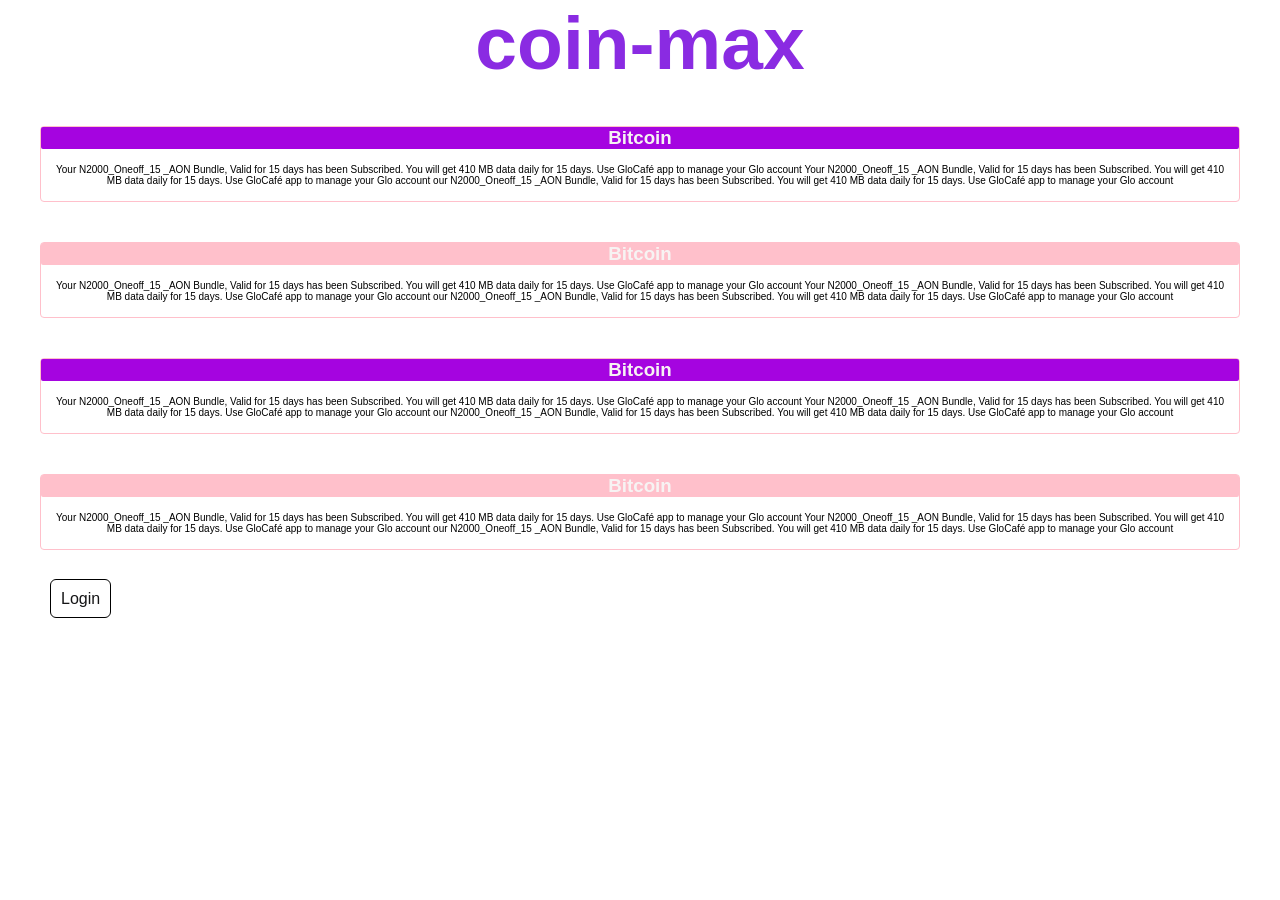
==== index.html @ 21f37b38 "Add files via upload" ====
<!DOCTYPE html>
<html lang="en">
<head>
    <meta charset="UTF-8">
    <meta name="viewport" content="width=device-width, initial-scale=1.0">
    <link rel="stylesheet" href="css.css">
    <title>Document</title>
</head>


<body>
          <div class="home">
             <h2>coin-max</h2>
          </div>
       
        <div class="one">
            <h3>Bitcoin</h3>
                    <p>Your N2000_Oneoff_15
                        _AON Bundle, Valid for 15 days
                          has been Subscribed. You will get 410 MB 
                          data daily for 15 days.
                         Use GloCafé app to manage your
                          Glo account
                           Your N2000_Oneoff_15
                        _AON Bundle, Valid for 15 days
                          has been Subscribed. You will get 410 MB 
                          data daily for 15 days.
                         Use GloCafé app to manage your
                          Glo account
                           our N2000_Oneoff_15
                        _AON Bundle, Valid for 15 days
                          has been Subscribed. You will get 410 MB 
                          data daily for 15 days.
                         Use GloCafé app to manage your
                          Glo account</p>
                          </div>
                             <div class="two">
            <h3>Bitcoin</h3>
                    <p>Your N2000_Oneoff_15
                        _AON Bundle, Valid for 15 days
                          has been Subscribed. You will get 410 MB 
                          data daily for 15 days.
                         Use GloCafé app to manage your
                          Glo account
                           Your N2000_Oneoff_15
                        _AON Bundle, Valid for 15 days
                          has been Subscribed. You will get 410 MB 
                          data daily for 15 days.
                         Use GloCafé app to manage your
                          Glo account
                           our N2000_Oneoff_15
                        _AON Bundle, Valid for 15 days
                          has been Subscribed. You will get 410 MB 
                          data daily for 15 days.
                         Use GloCafé app to manage your
                          Glo account</p>
                          </div>
                             <div class="one">
            <h3>Bitcoin</h3>
                    <p>Your N2000_Oneoff_15
                        _AON Bundle, Valid for 15 days
                          has been Subscribed. You will get 410 MB 
                          data daily for 15 days.
                         Use GloCafé app to manage your
                          Glo account
                           Your N2000_Oneoff_15
                        _AON Bundle, Valid for 15 days
                          has been Subscribed. You will get 410 MB 
                          data daily for 15 days.
                         Use GloCafé app to manage your
                          Glo account
                           our N2000_Oneoff_15
                        _AON Bundle, Valid for 15 days
                          has been Subscribed. You will get 410 MB 
                          data daily for 15 days.
                         Use GloCafé app to manage your
                          Glo account</p>
                          </div>
                          <div class="two">
                           <h3>Bitcoin</h3>
                    <p>Your N2000_Oneoff_15
                        _AON Bundle, Valid for 15 days
                          has been Subscribed. You will get 410 MB 
                          data daily for 15 days.
                         Use GloCafé app to manage your
                          Glo account
                           Your N2000_Oneoff_15
                        _AON Bundle, Valid for 15 days
                          has been Subscribed. You will get 410 MB 
                          data daily for 15 days.
                         Use GloCafé app to manage your
                          Glo account
                           our N2000_Oneoff_15
                        _AON Bundle, Valid for 15 days
                          has been Subscribed. You will get 410 MB 
                          data daily for 15 days.
                         Use GloCafé app to manage your
                          Glo account</p>
                          </div>
                </div>
        </div>
   <div class="three">
    <a href="http://"> Login</a>
   </div>
</body>
</html>
---- css.css ----
*{
    margin: 0%;
    padding: 0%;
font-family: Arial, Helvetica, sans-serif;
}
.home {
    font-size: 50px;
    color: blueviolet;
    text-align: center;

}
.one {
    text-align: center;
    border: 1px solid pink;
border-radius: 4px;
margin: 40px;
}
.one h3 {
    background-color: rgb(165, 4, 224);
    color: rgb(247, 243, 243);
    border-radius: 2px ;
}
.one p{
    padding: 15px;
    font-size: 10px;
}
.two {
    text-align: center;
    border: 1px solid pink;
border-radius: 4px;
margin: 40px;
}
.two h3 {
    background-color: pink;
    color: rgb(247, 243, 243);
    border-radius: 2px ;
}
.two p{
    padding: 15px;
    font-size: 10px;
}

.three a{
    margin-left: 50px;
    text-decoration: none;
    color: rgb(21, 21, 22);
    border: #000 1px solid;
    border-radius: 6px;
    padding: 10px;
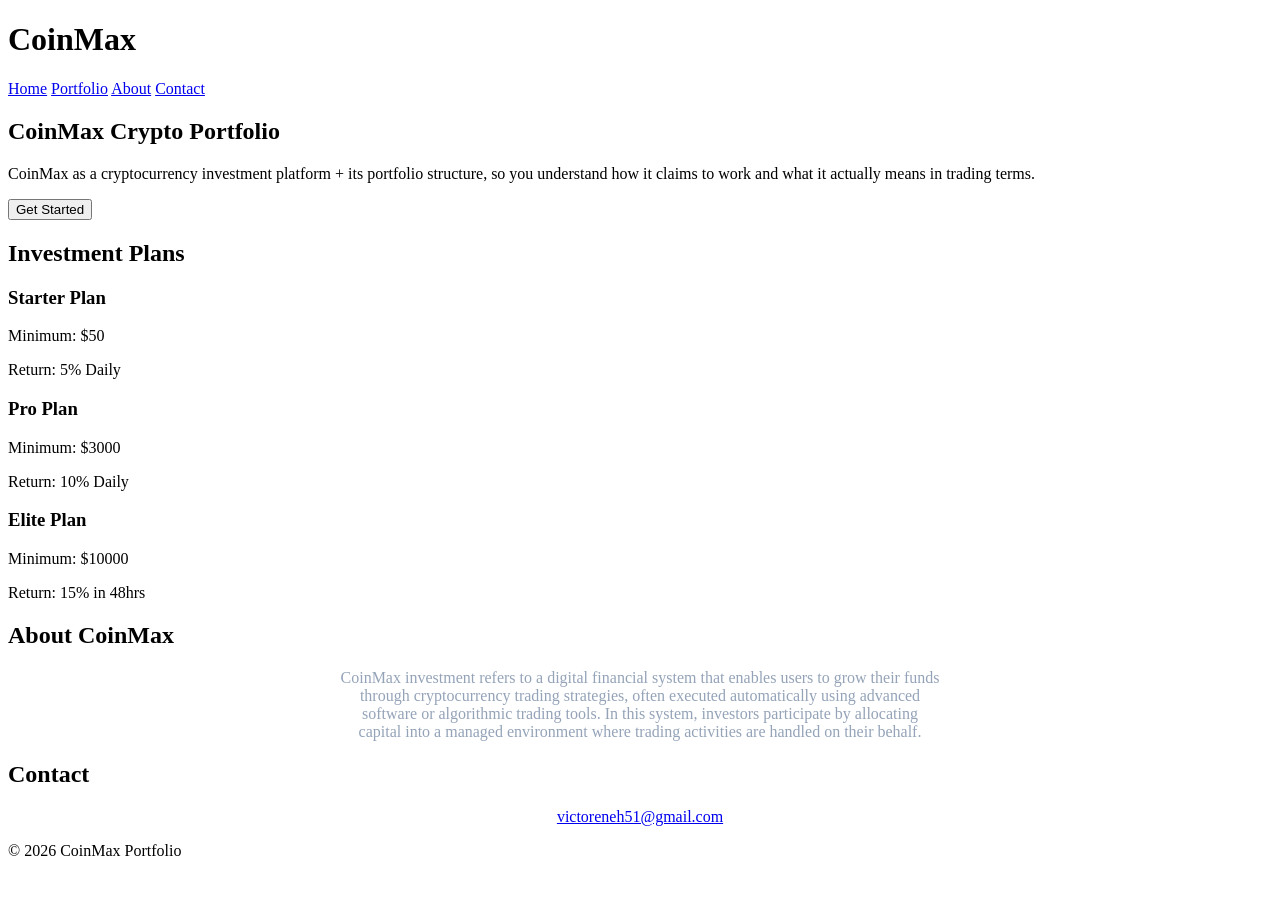
==== commit 76ac9e93: "Add files via upload" ====
--- a/index.html
+++ b/index.html
@@ -1,106 +1,71 @@
 <!DOCTYPE html>
 <html lang="en">
 <head>
-    <meta charset="UTF-8">
-    <meta name="viewport" content="width=device-width, initial-scale=1.0">
-    <link rel="stylesheet" href="css.css">
-    <title>Document</title>
+<meta charset="UTF-8">
+<meta name="viewport" content="width=device-width, initial-scale=1.0">
+<link rel="stylesheet" href="st.css">
+<title>CoinMax Portfolio</title>
+<link href="https://fonts.googleapis.com/css2?family=Poppins:wght@300;400;600&display=swap" rel="stylesheet">
+
 </head>
+<body>
 
+<header>
+<h1>CoinMax</h1>
+<nav>
+<a href="#">Home</a>
+<a href="#portfolio">Portfolio</a>
+<a href="#about">About</a>
+<a href="#contact">Contact</a>
+</nav>
+</header>
 
-<body>
-          <div class="home">
-             <h2>coin-max</h2>
-          </div>
-       
-        <div class="one">
-            <h3>Bitcoin</h3>
-                    <p>Your N2000_Oneoff_15
-                        _AON Bundle, Valid for 15 days
-                          has been Subscribed. You will get 410 MB 
-                          data daily for 15 days.
-                         Use GloCafé app to manage your
-                          Glo account
-                           Your N2000_Oneoff_15
-                        _AON Bundle, Valid for 15 days
-                          has been Subscribed. You will get 410 MB 
-                          data daily for 15 days.
-                         Use GloCafé app to manage your
-                          Glo account
-                           our N2000_Oneoff_15
-                        _AON Bundle, Valid for 15 days
-                          has been Subscribed. You will get 410 MB 
-                          data daily for 15 days.
-                         Use GloCafé app to manage your
-                          Glo account</p>
-                          </div>
-                             <div class="two">
-            <h3>Bitcoin</h3>
-                    <p>Your N2000_Oneoff_15
-                        _AON Bundle, Valid for 15 days
-                          has been Subscribed. You will get 410 MB 
-                          data daily for 15 days.
-                         Use GloCafé app to manage your
-                          Glo account
-                           Your N2000_Oneoff_15
-                        _AON Bundle, Valid for 15 days
-                          has been Subscribed. You will get 410 MB 
-                          data daily for 15 days.
-                         Use GloCafé app to manage your
-                          Glo account
-                           our N2000_Oneoff_15
-                        _AON Bundle, Valid for 15 days
-                          has been Subscribed. You will get 410 MB 
-                          data daily for 15 days.
-                         Use GloCafé app to manage your
-                          Glo account</p>
-                          </div>
-                             <div class="one">
-            <h3>Bitcoin</h3>
-                    <p>Your N2000_Oneoff_15
-                        _AON Bundle, Valid for 15 days
-                          has been Subscribed. You will get 410 MB 
-                          data daily for 15 days.
-                         Use GloCafé app to manage your
-                          Glo account
-                           Your N2000_Oneoff_15
-                        _AON Bundle, Valid for 15 days
-                          has been Subscribed. You will get 410 MB 
-                          data daily for 15 days.
-                         Use GloCafé app to manage your
-                          Glo account
-                           our N2000_Oneoff_15
-                        _AON Bundle, Valid for 15 days
-                          has been Subscribed. You will get 410 MB 
-                          data daily for 15 days.
-                         Use GloCafé app to manage your
-                          Glo account</p>
-                          </div>
-                          <div class="two">
-                           <h3>Bitcoin</h3>
-                    <p>Your N2000_Oneoff_15
-                        _AON Bundle, Valid for 15 days
-                          has been Subscribed. You will get 410 MB 
-                          data daily for 15 days.
-                         Use GloCafé app to manage your
-                          Glo account
-                           Your N2000_Oneoff_15
-                        _AON Bundle, Valid for 15 days
-                          has been Subscribed. You will get 410 MB 
-                          data daily for 15 days.
-                         Use GloCafé app to manage your
-                          Glo account
-                           our N2000_Oneoff_15
-                        _AON Bundle, Valid for 15 days
-                          has been Subscribed. You will get 410 MB 
-                          data daily for 15 days.
-                         Use GloCafé app to manage your
-                          Glo account</p>
-                          </div>
-                </div>
-        </div>
-   <div class="three">
-    <a href="http://"> Login</a>
-   </div>
+<section class="hero">
+<h2>CoinMax Crypto Portfolio</h2>
+<p>CoinMax as a cryptocurrency investment platform +
+   its portfolio structure, so you understand how it claims to work and what it 
+   actually means in trading terms.</p>
+<button class="btn">Get Started</button>
+</section>
+
+<section id="portfolio" class="section">
+<h2>Investment Plans</h2>
+<div class="cards">
+<div class="card">
+<h3>Starter Plan</h3>
+<p>Minimum: $50</p>
+<p>Return: 5% Daily</p>
+</div>
+<div class="card">
+<h3>Pro Plan</h3>
+<p>Minimum: $3000</p>
+<p>Return: 10% Daily</p>
+</div>
+<div class="card">
+<h3>Elite Plan</h3>
+<p>Minimum: $10000</p>
+<p>Return: 15% in 48hrs</p>
+</div>
+</div>
+</section>
+
+<section id="about" class="section">
+<h2>About CoinMax</h2>
+<p style="text-align:center;max-width:600px;margin:auto;color:#94a3b8;">
+CoinMax investment refers to a digital financial system that enables users to grow their funds through cryptocurrency trading strategies, often executed automatically using advanced software or algorithmic trading tools.
+
+In this system, investors participate by allocating capital into a managed environment where trading activities are handled on their behalf.
+</p>
+</section>
+
+<section id="contact" class="section">
+<h2>Contact</h2>
+<p style="text-align:center;color:#94a3b8;"><a href="http://">victoreneh51@gmail.com</a></p>
+</section>
+
+<footer>
+<p>© 2026 CoinMax Portfolio</p>
+</footer>
+
 </body>
 </html>
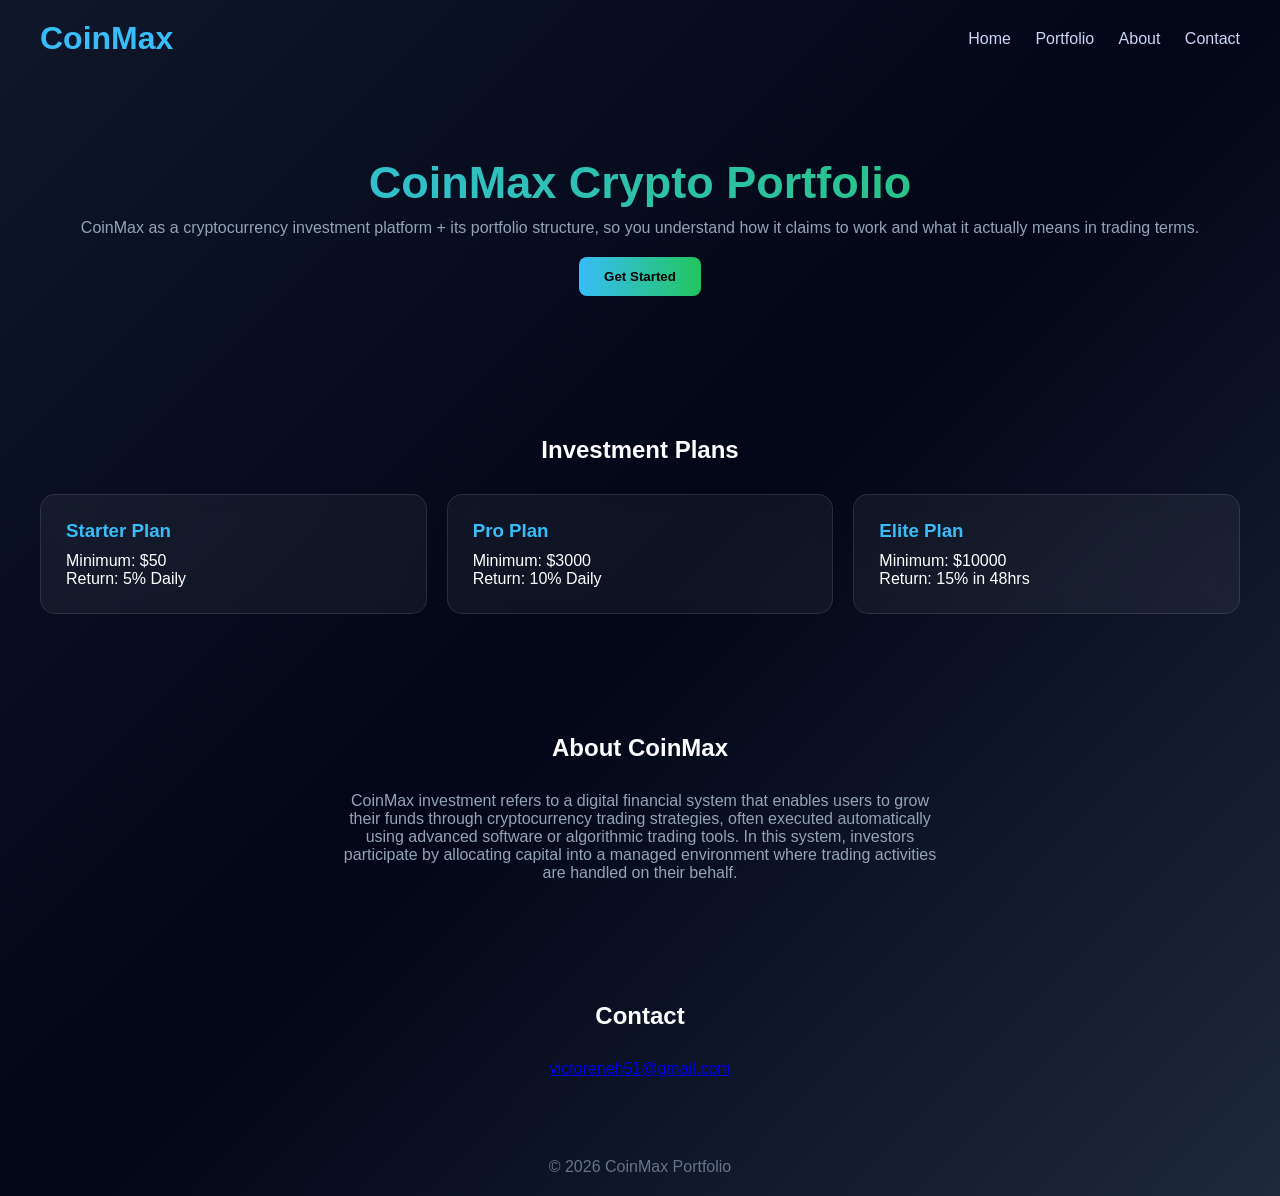
==== commit 09f3f131: "Update index.html" ====
--- a/index.html
+++ b/index.html
@@ -3,8 +3,8 @@
 <head>
 <meta charset="UTF-8">
 <meta name="viewport" content="width=device-width, initial-scale=1.0">
-<link rel="stylesheet" href="st.css">
-<title>CoinMax Portfolio</title>
+<link rel="stylesheet" href="style.css">
+<title>CoinMax </title>
 <link href="https://fonts.googleapis.com/css2?family=Poppins:wght@300;400;600&display=swap" rel="stylesheet">
 
 </head>
@@ -68,4 +68,4 @@
 </footer>
 
 </body>
-</html>+</html>
--- a/style.css
+++ b/style.css
@@ -0,0 +1,64 @@
+
+*{margin:0;padding:0;box-sizing:border-box;font-family:'Poppins',sans-serif;}
+body{
+  background: linear-gradient(135deg,#0f172a,#020617,#1e293b);
+  color:#fff;
+}
+
+header{
+  display:flex;justify-content:space-between;align-items:center;
+  padding:20px 40px;
+}
+header h1{color:#38bdf8;font-weight:600;}
+nav a{
+  margin-left:20px;
+  text-decoration:none;
+  color:#cbd5f5;
+  transition:0.3s;
+}
+nav a:hover{color:#38bdf8;}
+.hero{
+  text-align:center;
+  padding:80px 20px;
+}
+.hero h2{
+  font-size:45px;
+  background:linear-gradient(90deg,#38bdf8,#22c55e);
+  -webkit-background-clip:text;
+  color:transparent;
+}
+.hero p{color:#94a3b8;margin-top:10px;}
+.btn{
+  margin-top:20px;
+  padding:12px 25px;
+  border:none;
+  border-radius:8px;
+  background:linear-gradient(90deg,#38bdf8,#22c55e);
+  cursor:pointer;
+  font-weight:600;
+}
+.section{padding:60px 40px;}
+.section h2{text-align:center;margin-bottom:30px;}
+.cards{
+  display:grid;
+  grid-template-columns:repeat(auto-fit,minmax(250px,1fr));
+  gap:20px;
+}
+.card{
+  background:rgba(255,255,255,0.05);
+  backdrop-filter:blur(10px);
+  border-radius:15px;
+  padding:25px;
+  transition:0.3s;
+  border:1px solid rgba(255,255,255,0.1);
+}
+.card:hover{
+  transform:translateY(-8px);
+  box-shadow:0 10px 25px rgba(0,0,0,0.5);
+}
+.card h3{color:#38bdf8;margin-bottom:10px;}
+footer{
+  text-align:center;
+  padding:20px;
+  color:#64748b;
+}
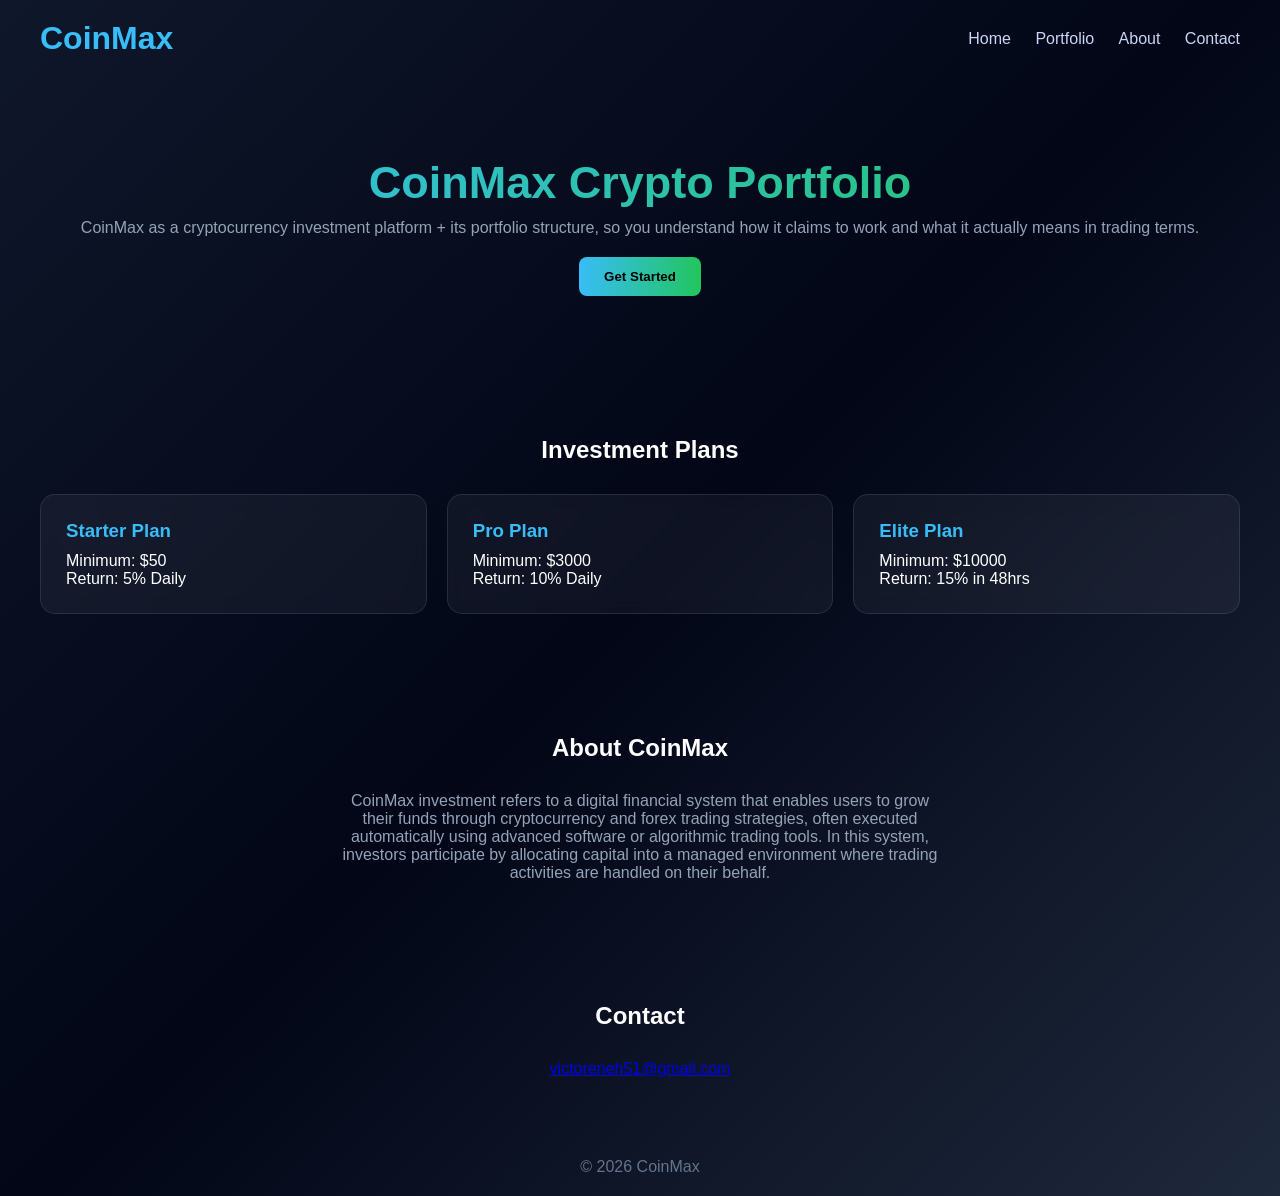
==== commit ccbc7488: "Update index.html" ====
--- a/index.html
+++ b/index.html
@@ -4,7 +4,7 @@
 <meta charset="UTF-8">
 <meta name="viewport" content="width=device-width, initial-scale=1.0">
 <link rel="stylesheet" href="style.css">
-<title>CoinMax </title>
+<title>CoinMax Portfolio</title>
 <link href="https://fonts.googleapis.com/css2?family=Poppins:wght@300;400;600&display=swap" rel="stylesheet">
 
 </head>
@@ -25,7 +25,8 @@
 <p>CoinMax as a cryptocurrency investment platform +
    its portfolio structure, so you understand how it claims to work and what it 
    actually means in trading terms.</p>
-<button class="btn">Get Started</button>
+   <a href="sign in.html">
+<button class="btn" >Get Started</button></a>
 </section>
 
 <section id="portfolio" class="section">
@@ -52,7 +53,7 @@
 <section id="about" class="section">
 <h2>About CoinMax</h2>
 <p style="text-align:center;max-width:600px;margin:auto;color:#94a3b8;">
-CoinMax investment refers to a digital financial system that enables users to grow their funds through cryptocurrency trading strategies, often executed automatically using advanced software or algorithmic trading tools.
+CoinMax investment refers to a digital financial system that enables users to grow their funds through cryptocurrency and forex trading strategies, often executed automatically using advanced software or algorithmic trading tools.
 
 In this system, investors participate by allocating capital into a managed environment where trading activities are handled on their behalf.
 </p>
@@ -60,11 +61,11 @@
 
 <section id="contact" class="section">
 <h2>Contact</h2>
-<p style="text-align:center;color:#94a3b8;"><a href="http://">victoreneh51@gmail.com</a></p>
+<p style="text-align:center;color:#94a3b8;"><a href="mailto:victoreneh51@gmail.com">victoreneh51@gmail.com</a></p>
 </section>
 
 <footer>
-<p>© 2026 CoinMax Portfolio</p>
+<p>© 2026 CoinMax </p>
 </footer>
 
 </body>
